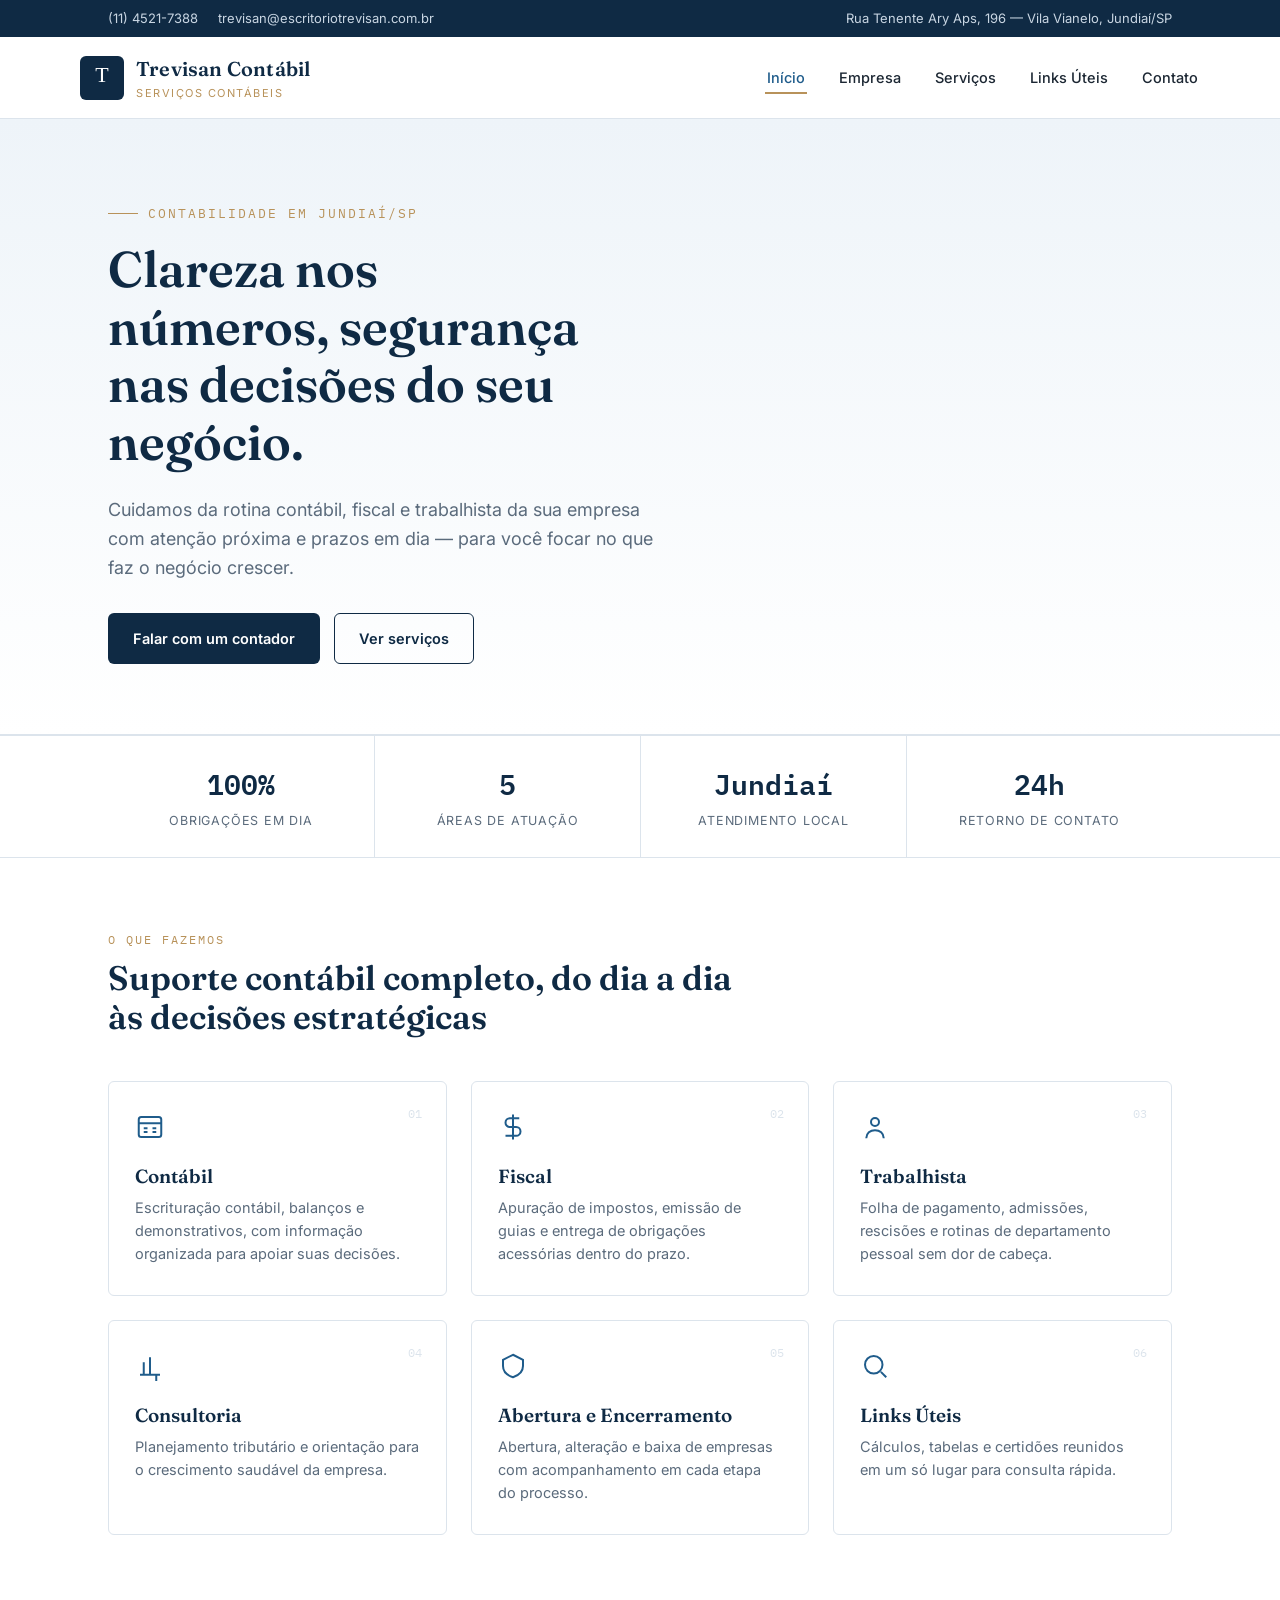
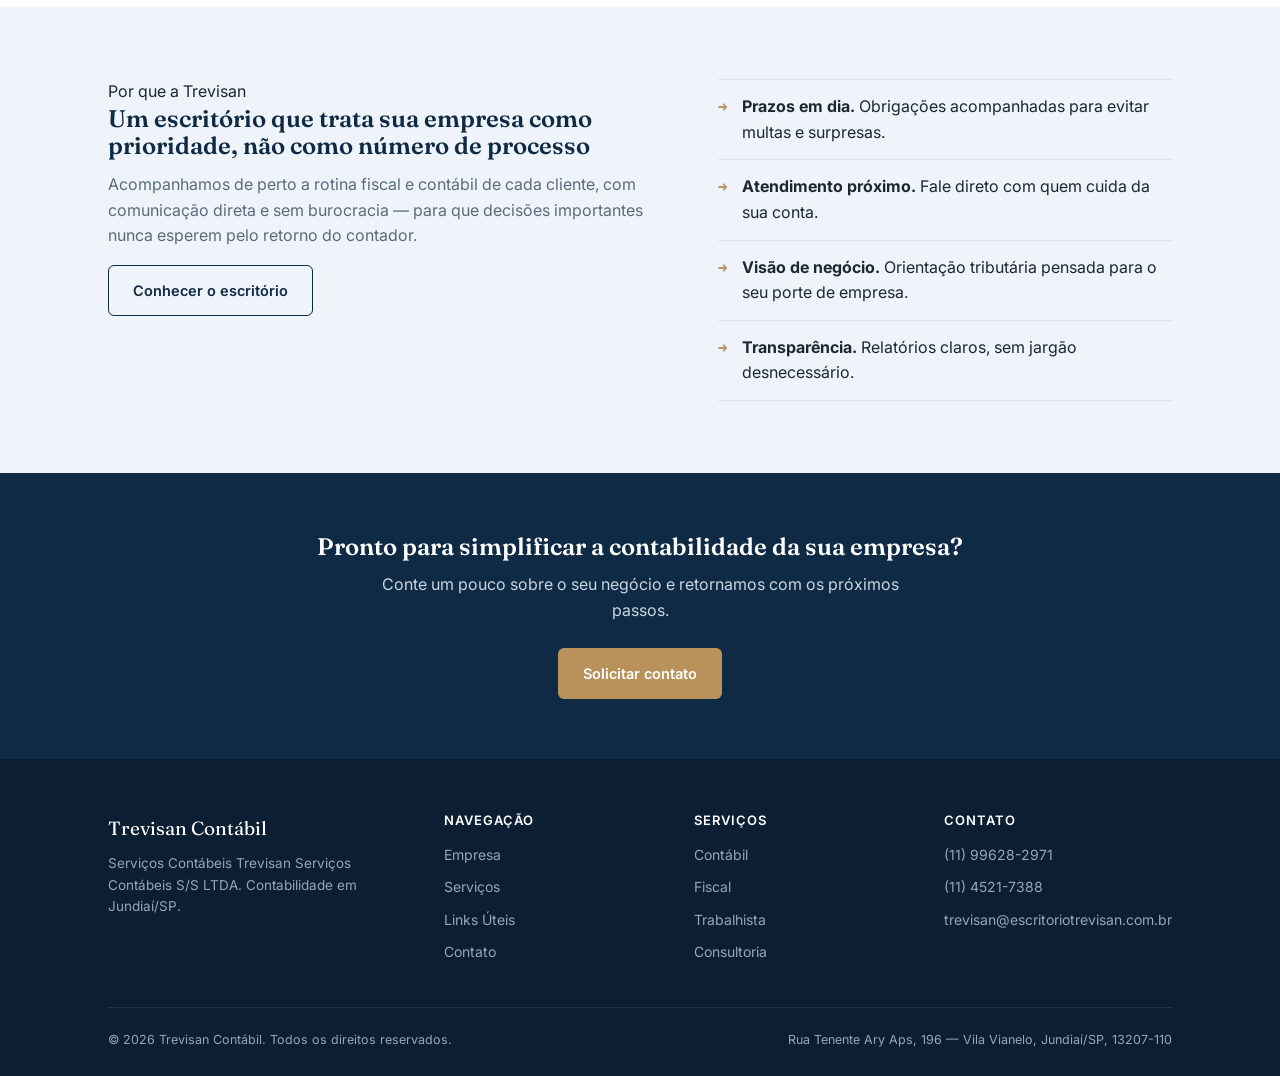
==== index.html @ 881f6b04 "Rename index (8).html to index.html" ====
<!DOCTYPE html>
<html lang="pt-BR">
<head>
<meta charset="UTF-8">
<meta name="viewport" content="width=device-width, initial-scale=1.0">
<title>Trevisan Contábil — Contabilidade em Jundiaí/SP</title>
<meta name="description" content="Escritório de contabilidade em Jundiaí/SP. Serviços contábeis, fiscais, trabalhistas e consultoria para empresas de todos os portes.">
<link rel="preconnect" href="https://fonts.googleapis.com">
<link href="https://fonts.googleapis.com/css2?family=Fraunces:wght@500;600;700&family=Inter:wght@400;500;600;700&family=IBM+Plex+Mono:wght@500;600&display=swap" rel="stylesheet">
<link rel="stylesheet" href="styles.css">
</head>
<body>

<div class="topbar">
  <div class="container">
    <div class="topbar-links">
      <a href="tel:+551145217388">(11) 4521-7388</a>
      <a href="mailto:trevisan@escritoriotrevisan.com.br">trevisan@escritoriotrevisan.com.br</a>
    </div>
    <div>Rua Tenente Ary Aps, 196 — Vila Vianelo, Jundiaí/SP</div>
  </div>
</div>

<header class="site-header">
  <div class="container nav-wrap">
    <a href="index.html" class="brand">
      <!-- Substitua este bloco pela imagem real do logo, ex: <img src="logo.png" alt="Trevisan Contábil"> -->
      <img src="data:image/svg+xml,%3Csvg xmlns='http://www.w3.org/2000/svg' width='44' height='44'%3E%3Crect width='44' height='44' rx='6' fill='%230F2A44'/%3E%3Ctext x='50%25' y='58%25' font-family='Georgia,serif' font-size='22' fill='%23fff' text-anchor='middle'%3ET%3C/text%3E%3C/svg%3E" alt="Trevisan Contábil">
      <div class="brand-text">
        <div class="name">Trevisan Contábil</div>
        <div class="tag">Serviços Contábeis</div>
      </div>
    </a>
    <button class="nav-toggle" aria-label="Abrir menu" aria-expanded="false"><span></span></button>
    <nav class="main-nav">
      <ul>
        <li><a href="index.html" class="active">Início</a></li>
        <li><a href="empresa.html">Empresa</a></li>
        <li><a href="servicos.html">Serviços</a></li>
        <li><a href="links-uteis.html">Links Úteis</a></li>
        <li><a href="contato.html">Contato</a></li>
      </ul>
    </nav>
  </div>
</header>

<section class="hero">
  <div class="container">
    <span class="eyebrow">Contabilidade em Jundiaí/SP</span>
    <h1>Clareza nos números, segurança nas decisões do seu negócio.</h1>
    <p class="lead">Cuidamos da rotina contábil, fiscal e trabalhista da sua empresa com atenção próxima e prazos em dia — para você focar no que faz o negócio crescer.</p>
    <div class="hero-actions">
      <a href="contato.html" class="btn btn-primary">Falar com um contador</a>
      <a href="servicos.html" class="btn btn-outline">Ver serviços</a>
    </div>
  </div>
</section>

<div class="ledger-strip">
  <div class="container">
    <div class="ledger-item">
      <div class="num mono">100%</div>
      <div class="label">Obrigações em dia</div>
    </div>
    <div class="ledger-item">
      <div class="num mono">5</div>
      <div class="label">Áreas de atuação</div>
    </div>
    <div class="ledger-item">
      <div class="num mono">Jundiaí</div>
      <div class="label">Atendimento local</div>
    </div>
    <div class="ledger-item">
      <div class="num mono">24h</div>
      <div class="label">Retorno de contato</div>
    </div>
  </div>
</div>

<section>
  <div class="container">
    <div class="section-head">
      <span class="eyebrow">O que fazemos</span>
      <h2>Suporte contábil completo, do dia a dia às decisões estratégicas</h2>
    </div>
    <div class="grid grid-3">
      <div class="card">
        <span class="num-tag mono">01</span>
        <div class="icon">
          <svg width="30" height="30" viewBox="0 0 24 24" fill="none" stroke="currentColor" stroke-width="1.6"><rect x="3" y="4" width="18" height="16" rx="2"/><path d="M3 9h18"/><path d="M7 13h3M7 16h3M14 13h3M14 16h3"/></svg>
        </div>
        <h3>Contábil</h3>
        <p>Escrituração contábil, balanços e demonstrativos, com informação organizada para apoiar suas decisões.</p>
      </div>
      <div class="card">
        <span class="num-tag mono">02</span>
        <div class="icon">
          <svg width="30" height="30" viewBox="0 0 24 24" fill="none" stroke="currentColor" stroke-width="1.6"><path d="M12 2v20M17 5H9.5a3.5 3.5 0 0 0 0 7h5a3.5 3.5 0 0 1 0 7H6"/></svg>
        </div>
        <h3>Fiscal</h3>
        <p>Apuração de impostos, emissão de guias e entrega de obrigações acessórias dentro do prazo.</p>
      </div>
      <div class="card">
        <span class="num-tag mono">03</span>
        <div class="icon">
          <svg width="30" height="30" viewBox="0 0 24 24" fill="none" stroke="currentColor" stroke-width="1.6"><circle cx="12" cy="8" r="3.2"/><path d="M5 21c0-4 3.2-6.5 7-6.5S19 17 19 21"/></svg>
        </div>
        <h3>Trabalhista</h3>
        <p>Folha de pagamento, admissões, rescisões e rotinas de departamento pessoal sem dor de cabeça.</p>
      </div>
      <div class="card">
        <span class="num-tag mono">04</span>
        <div class="icon">
          <svg width="30" height="30" viewBox="0 0 24 24" fill="none" stroke="currentColor" stroke-width="1.6"><path d="M4 19h16"/><path d="M7 19V9M12 19V5M17 19v7"/></svg>
        </div>
        <h3>Consultoria</h3>
        <p>Planejamento tributário e orientação para o crescimento saudável da empresa.</p>
      </div>
      <div class="card">
        <span class="num-tag mono">05</span>
        <div class="icon">
          <svg width="30" height="30" viewBox="0 0 24 24" fill="none" stroke="currentColor" stroke-width="1.6"><path d="M12 3l8 4v5c0 5-3.5 7.5-8 9-4.5-1.5-8-4-8-9V7z"/></svg>
        </div>
        <h3>Abertura e Encerramento</h3>
        <p>Abertura, alteração e baixa de empresas com acompanhamento em cada etapa do processo.</p>
      </div>
      <div class="card">
        <span class="num-tag mono">06</span>
        <div class="icon">
          <svg width="30" height="30" viewBox="0 0 24 24" fill="none" stroke="currentColor" stroke-width="1.6"><circle cx="11" cy="11" r="7"/><path d="M21 21l-4.3-4.3"/></svg>
        </div>
        <h3>Links Úteis</h3>
        <p>Cálculos, tabelas e certidões reunidos em um só lugar para consulta rápida.</p>
      </div>
    </div>
  </div>
</section>

<section class="section-alt">
  <div class="container split">
    <div>
      <span class="eyebrow">Por que a Trevisan</span>
      <h2>Um escritório que trata sua empresa como prioridade, não como número de processo</h2>
      <p>Acompanhamos de perto a rotina fiscal e contábil de cada cliente, com comunicação direta e sem burocracia — para que decisões importantes nunca esperem pelo retorno do contador.</p>
      <a href="empresa.html" class="btn btn-outline">Conhecer o escritório</a>
    </div>
    <ul class="value-list">
      <li><span class="mark mono">→</span><div><strong>Prazos em dia.</strong> Obrigações acompanhadas para evitar multas e surpresas.</div></li>
      <li><span class="mark mono">→</span><div><strong>Atendimento próximo.</strong> Fale direto com quem cuida da sua conta.</div></li>
      <li><span class="mark mono">→</span><div><strong>Visão de negócio.</strong> Orientação tributária pensada para o seu porte de empresa.</div></li>
      <li><span class="mark mono">→</span><div><strong>Transparência.</strong> Relatórios claros, sem jargão desnecessário.</div></li>
    </ul>
  </div>
</section>

<div class="cta-band">
  <div class="container">
    <h2>Pronto para simplificar a contabilidade da sua empresa?</h2>
    <p>Conte um pouco sobre o seu negócio e retornamos com os próximos passos.</p>
    <div class="hero-actions" style="justify-content:center; margin-top:24px;">
      <a href="contato.html" class="btn btn-primary" style="background:var(--brass);">Solicitar contato</a>
    </div>
  </div>
</div>

<footer class="site-footer">
  <div class="container">
    <div class="footer-grid">
      <div class="footer-brand">
        <div class="name">Trevisan Contábil</div>
        <p>Serviços Contábeis Trevisan Serviços Contábeis S/S LTDA. Contabilidade em Jundiaí/SP.</p>
      </div>
      <div>
        <h4>Navegação</h4>
        <ul>
          <li><a href="empresa.html">Empresa</a></li>
          <li><a href="servicos.html">Serviços</a></li>
          <li><a href="links-uteis.html">Links Úteis</a></li>
          <li><a href="contato.html">Contato</a></li>
        </ul>
      </div>
      <div>
        <h4>Serviços</h4>
        <ul>
          <li><a href="servicos.html#contabil">Contábil</a></li>
          <li><a href="servicos.html#fiscal">Fiscal</a></li>
          <li><a href="servicos.html#trabalhista">Trabalhista</a></li>
          <li><a href="servicos.html#consultoria">Consultoria</a></li>
        </ul>
      </div>
      <div>
        <h4>Contato</h4>
        <ul>
          <li><a href="tel:+5511996282971">(11) 99628-2971</a></li>
          <li><a href="tel:+551145217388">(11) 4521-7388</a></li>
          <li><a href="mailto:trevisan@escritoriotrevisan.com.br">trevisan@escritoriotrevisan.com.br</a></li>
        </ul>
      </div>
    </div>
    <div class="footer-bottom">
      <div>&copy; 2026 Trevisan Contábil. Todos os direitos reservados.</div>
      <div>Rua Tenente Ary Aps, 196 — Vila Vianelo, Jundiaí/SP, 13207-110</div>
    </div>
  </div>
</footer>

<script src="main.js"></script>
</body>
</html>
---- styles.css ----
/* ===================================================================
   Trevisan Contábil — folha de estilos
   Paleta: azul-marinho profundo + branco, com um traço de latão
   (nod discreto ao "livro-razão" — linhas finas, números tabulares)
   =================================================================== */

:root{
  --navy: #0F2A44;
  --navy-2: #16385A;
  --blue: #1F5C8B;
  --blue-light: #4A8FBF;
  --sky: #EEF4F9;
  --white: #FFFFFF;
  --ink: #1C2733;
  --ink-light: #5B6B7C;
  --brass: #B8925A;
  --border: #DCE4EC;
  --radius: 6px;
  --max: 1120px;

  --font-display: "Fraunces", Georgia, serif;
  --font-body: "Inter", -apple-system, BlinkMacSystemFont, "Segoe UI", sans-serif;
  --font-mono: "IBM Plex Mono", "Courier New", monospace;
}

*{ box-sizing: border-box; }
html{ scroll-behavior: smooth; }
body{
  margin:0;
  font-family: var(--font-body);
  color: var(--ink);
  background: var(--white);
  line-height: 1.6;
  -webkit-font-smoothing: antialiased;
}
img{ max-width:100%; display:block; }
a{ color: inherit; text-decoration:none; }
ul{ margin:0; padding:0; list-style:none; }
h1,h2,h3,h4{
  font-family: var(--font-display);
  color: var(--navy);
  line-height:1.15;
  margin:0 0 .5em;
  font-weight: 600;
}
p{ margin:0 0 1em; color: var(--ink-light); }
.container{
  max-width: var(--max);
  margin: 0 auto;
  padding: 0 28px;
}
.mono{ font-family: var(--font-mono); }

/* focus visibility */
a:focus-visible, button:focus-visible, input:focus-visible, textarea:focus-visible{
  outline: 2px solid var(--brass);
  outline-offset: 3px;
}

/* ---------- topbar ---------- */
.topbar{
  background: var(--navy);
  color: #C9D6E3;
  font-size: 13px;
}
.topbar .container{
  display:flex;
  justify-content:space-between;
  align-items:center;
  padding-top:8px;
  padding-bottom:8px;
  flex-wrap: wrap;
  gap:6px;
}
.topbar a{ color:#C9D6E3; }
.topbar a:hover{ color: var(--white); }
.topbar-links{ display:flex; gap:20px; flex-wrap:wrap; }

/* ---------- header / nav ---------- */
header.site-header{
  border-bottom: 1px solid var(--border);
  position: sticky;
  top:0;
  background: var(--white);
  z-index: 50;
}
.nav-wrap{
  display:flex;
  align-items:center;
  justify-content:space-between;
  padding: 16px 0;
}
.brand{
  display:flex;
  align-items:center;
  gap:12px;
}
.brand img{ height:44px; width:auto; }
.brand-text .name{
  font-family: var(--font-display);
  font-size: 20px;
  font-weight:600;
  color: var(--navy);
  letter-spacing: .2px;
}
.brand-text .tag{
  font-size: 11px;
  letter-spacing: 1.5px;
  text-transform: uppercase;
  color: var(--brass);
}
nav.main-nav ul{
  display:flex;
  gap: 30px;
}
nav.main-nav a{
  font-size: 14.5px;
  font-weight: 500;
  color: var(--ink);
  padding: 6px 2px;
  border-bottom: 2px solid transparent;
  transition: border-color .15s ease, color .15s ease;
}
nav.main-nav a:hover,
nav.main-nav a.active{
  color: var(--blue);
  border-bottom-color: var(--brass);
}
.nav-toggle{
  display:none;
  background:none;
  border: 1px solid var(--border);
  border-radius: var(--radius);
  padding: 8px 10px;
  cursor:pointer;
}
.nav-toggle span, .nav-toggle span::before, .nav-toggle span::after{
  display:block;
  width:20px; height:2px;
  background: var(--navy);
  position:relative;
  transition: transform .2s ease;
}
.nav-toggle span::before, .nav-toggle span::after{
  content:"";
  position:absolute;
  left:0;
}
.nav-toggle span::before{ top:-6px; }
.nav-toggle span::after{ top:6px; }

@media (max-width: 860px){
  nav.main-nav{
    display:none;
    position:absolute;
    top:100%;
    left:0; right:0;
    background: var(--white);
    border-bottom: 1px solid var(--border);
    box-shadow: 0 8px 20px rgba(15,42,68,.08);
  }
  nav.main-nav.open{ display:block; }
  nav.main-nav ul{
    flex-direction:column;
    padding: 10px 28px 20px;
    gap: 4px;
  }
  nav.main-nav a{
    display:block;
    padding: 12px 0;
    border-bottom: 1px solid var(--border);
  }
  .nav-toggle{ display:block; }
  .topbar-links{ display:none; }
}

/* ---------- hero ---------- */
.hero{
  background: linear-gradient(180deg, var(--sky) 0%, var(--white) 100%);
  padding: 84px 0 70px;
  border-bottom: 1px solid var(--border);
}
.hero .eyebrow{
  font-family: var(--font-mono);
  font-size: 12.5px;
  letter-spacing: 2px;
  text-transform: uppercase;
  color: var(--brass);
  display:flex;
  align-items:center;
  gap: 10px;
  margin-bottom: 18px;
}
.hero .eyebrow::before{
  content:"";
  width: 30px; height:1px;
  background: var(--brass);
}
.hero h1{
  font-size: clamp(32px, 4.2vw, 50px);
  max-width: 15ch;
}
.hero .lead{
  font-size: 18px;
  max-width: 52ch;
  margin-bottom: 30px;
}
.hero-actions{ display:flex; gap:14px; flex-wrap:wrap; }

.btn{
  display:inline-flex;
  align-items:center;
  gap:8px;
  padding: 13px 24px;
  border-radius: var(--radius);
  font-weight:600;
  font-size: 14.5px;
  border: 1px solid transparent;
  cursor:pointer;
  transition: transform .15s ease, box-shadow .15s ease, background .15s ease;
}
.btn-primary{
  background: var(--navy);
  color: var(--white);
}
.btn-primary:hover{ background: var(--blue); }
.btn-outline{
  background: transparent;
  border-color: var(--navy);
  color: var(--navy);
}
.btn-outline:hover{ background: var(--navy); color:var(--white); }

/* ---------- ledger stats strip ---------- */
.ledger-strip{
  border-top: 1px solid var(--border);
  border-bottom: 1px solid var(--border);
  background: var(--white);
}
.ledger-strip .container{
  display:grid;
  grid-template-columns: repeat(4, 1fr);
  gap: 0;
}
.ledger-item{
  padding: 26px 20px;
  text-align:center;
  border-left: 1px solid var(--border);
}
.ledger-item:first-child{ border-left:none; }
.ledger-item .num{
  font-family: var(--font-mono);
  font-size: 28px;
  color: var(--navy);
  font-weight:600;
}
.ledger-item .label{
  font-size: 12.5px;
  color: var(--ink-light);
  text-transform: uppercase;
  letter-spacing: .8px;
  margin-top:4px;
}
@media (max-width: 700px){
  .ledger-strip .container{ grid-template-columns: repeat(2,1fr); }
  .ledger-item{ border-left:none; border-top:1px solid var(--border); }
  .ledger-item:nth-child(odd){ border-left:none; }
}

/* ---------- sections ---------- */
section{ padding: 72px 0; }
.section-head{ max-width: 640px; margin-bottom: 44px; }
.section-head .eyebrow{
  font-family: var(--font-mono);
  font-size: 12px;
  letter-spacing: 2px;
  text-transform: uppercase;
  color: var(--brass);
  margin-bottom: 10px;
  display:block;
}
.section-head h2{ font-size: clamp(26px, 3vw, 34px); }
.section-alt{ background: var(--sky); }

/* card grid */
.grid{ display:grid; gap: 24px; }
.grid-3{ grid-template-columns: repeat(3, 1fr); }
.grid-2{ grid-template-columns: repeat(2, 1fr); }
@media (max-width: 860px){
  .grid-3, .grid-2{ grid-template-columns: 1fr; }
}

.card{
  background: var(--white);
  border: 1px solid var(--border);
  border-radius: var(--radius);
  padding: 30px 26px;
  position:relative;
  transition: box-shadow .15s ease, transform .15s ease;
}
.card:hover{ box-shadow: 0 12px 28px rgba(15,42,68,.08); transform: translateY(-2px); }
.card .icon{ margin-bottom: 16px; color: var(--blue); }
.card h3{ font-size: 19px; margin-bottom:8px; }
.card p{ font-size: 14.5px; margin-bottom: 0; }
.card .num-tag{
  position:absolute;
  top:22px; right:24px;
  font-family: var(--font-mono);
  font-size: 12px;
  color: var(--border);
}

/* about / two column */
.split{
  display:grid;
  grid-template-columns: 1.1fr .9fr;
  gap: 56px;
  align-items:start;
}
@media (max-width: 860px){ .split{ grid-template-columns: 1fr; } }

.value-list li{
  padding: 14px 0;
  border-top: 1px solid var(--border);
  display:flex;
  gap: 14px;
}
.value-list li:last-child{ border-bottom: 1px solid var(--border); }
.value-list .mark{
  font-family: var(--font-mono);
  color: var(--brass);
  font-weight:600;
}

/* useful links */
.link-table{
  border: 1px solid var(--border);
  border-radius: var(--radius);
  overflow: hidden;
}
.link-row{
  display:flex;
  justify-content:space-between;
  align-items:center;
  padding: 18px 22px;
  border-top: 1px solid var(--border);
  background: var(--white);
  transition: background .15s ease;
}
.link-row:first-child{ border-top:none; }
.link-row:hover{ background: var(--sky); }
.link-row .l-title{ font-weight:600; color: var(--navy); font-size:15px; }
.link-row .l-desc{ font-size: 13px; color: var(--ink-light); margin-top:2px; }
.link-row .arrow{ font-family: var(--font-mono); color: var(--brass); font-size:18px; }

/* contact */
.contact-card{
  background: var(--navy);
  color: #C9D6E3;
  border-radius: var(--radius);
  padding: 34px 30px;
}
.contact-card h3{ color: var(--white); }
.contact-card .row{
  display:flex;
  gap:12px;
  padding: 12px 0;
  border-top: 1px solid rgba(255,255,255,.12);
  font-size: 14.5px;
}
.contact-card .row:first-of-type{ border-top:none; }
.contact-card a{ color:#C9D6E3; }
.contact-card a:hover{ color: var(--white); }
.contact-card .k{ font-family: var(--font-mono); color: var(--brass); min-width: 20px; }

form.contact-form{
  display:grid;
  gap: 16px;
}
.contact-form label{
  font-size: 13px;
  font-weight:600;
  color: var(--navy);
  display:block;
  margin-bottom: 6px;
}
.contact-form input,
.contact-form select,
.contact-form textarea{
  width:100%;
  padding: 12px 14px;
  border:1px solid var(--border);
  border-radius: var(--radius);
  font-family: var(--font-body);
  font-size: 14.5px;
  color: var(--ink);
  background: var(--white);
}
.contact-form textarea{ min-height: 120px; resize:vertical; }
.form-row-2{ display:grid; grid-template-columns:1fr 1fr; gap:16px; }
@media (max-width:600px){ .form-row-2{ grid-template-columns:1fr; } }

/* CTA band */
.cta-band{
  background: var(--navy);
  color: var(--white);
  text-align:center;
  padding: 60px 0;
}
.cta-band h2{ color: var(--white); }
.cta-band p{ color:#C9D6E3; max-width:52ch; margin-left:auto; margin-right:auto; }

/* footer */
footer.site-footer{
  background: #0B1E32;
  color: #94A7B9;
  padding: 54px 0 26px;
  font-size: 14px;
}
.footer-grid{
  display:grid;
  grid-template-columns: 1.4fr 1fr 1fr 1fr;
  gap: 36px;
  padding-bottom: 34px;
  border-bottom: 1px solid rgba(255,255,255,.08);
}
@media (max-width: 780px){ .footer-grid{ grid-template-columns: 1fr 1fr; } }
.footer-grid h4{
  color: var(--white);
  font-family: var(--font-body);
  font-size: 13px;
  letter-spacing: 1px;
  text-transform: uppercase;
  margin-bottom: 16px;
}
.footer-grid li{ margin-bottom:10px; }
.footer-grid a:hover{ color: var(--white); }
.footer-brand .name{ color:var(--white); font-family: var(--font-display); font-size:19px; }
.footer-brand p{ color:#94A7B9; font-size:13.5px; margin-top:10px; }
.footer-bottom{
  display:flex;
  justify-content:space-between;
  padding-top: 22px;
  flex-wrap:wrap;
  gap: 10px;
  font-size: 12.5px;
}

/* breadcrumb / page header for inner pages */
.page-head{
  background: var(--sky);
  border-bottom: 1px solid var(--border);
  padding: 50px 0 42px;
}
.page-head .eyebrow{
  font-family: var(--font-mono);
  font-size: 12px;
  letter-spacing: 2px;
  text-transform: uppercase;
  color: var(--brass);
  margin-bottom: 10px;
  display:block;
}
.page-head h1{ font-size: clamp(28px,4vw,40px); }
.page-head p{ max-width: 60ch; }

/* reduced motion */
@media (prefers-reduced-motion: reduce){
  html{ scroll-behavior:auto; }
  *{ transition:none !important; animation:none !important; }
}
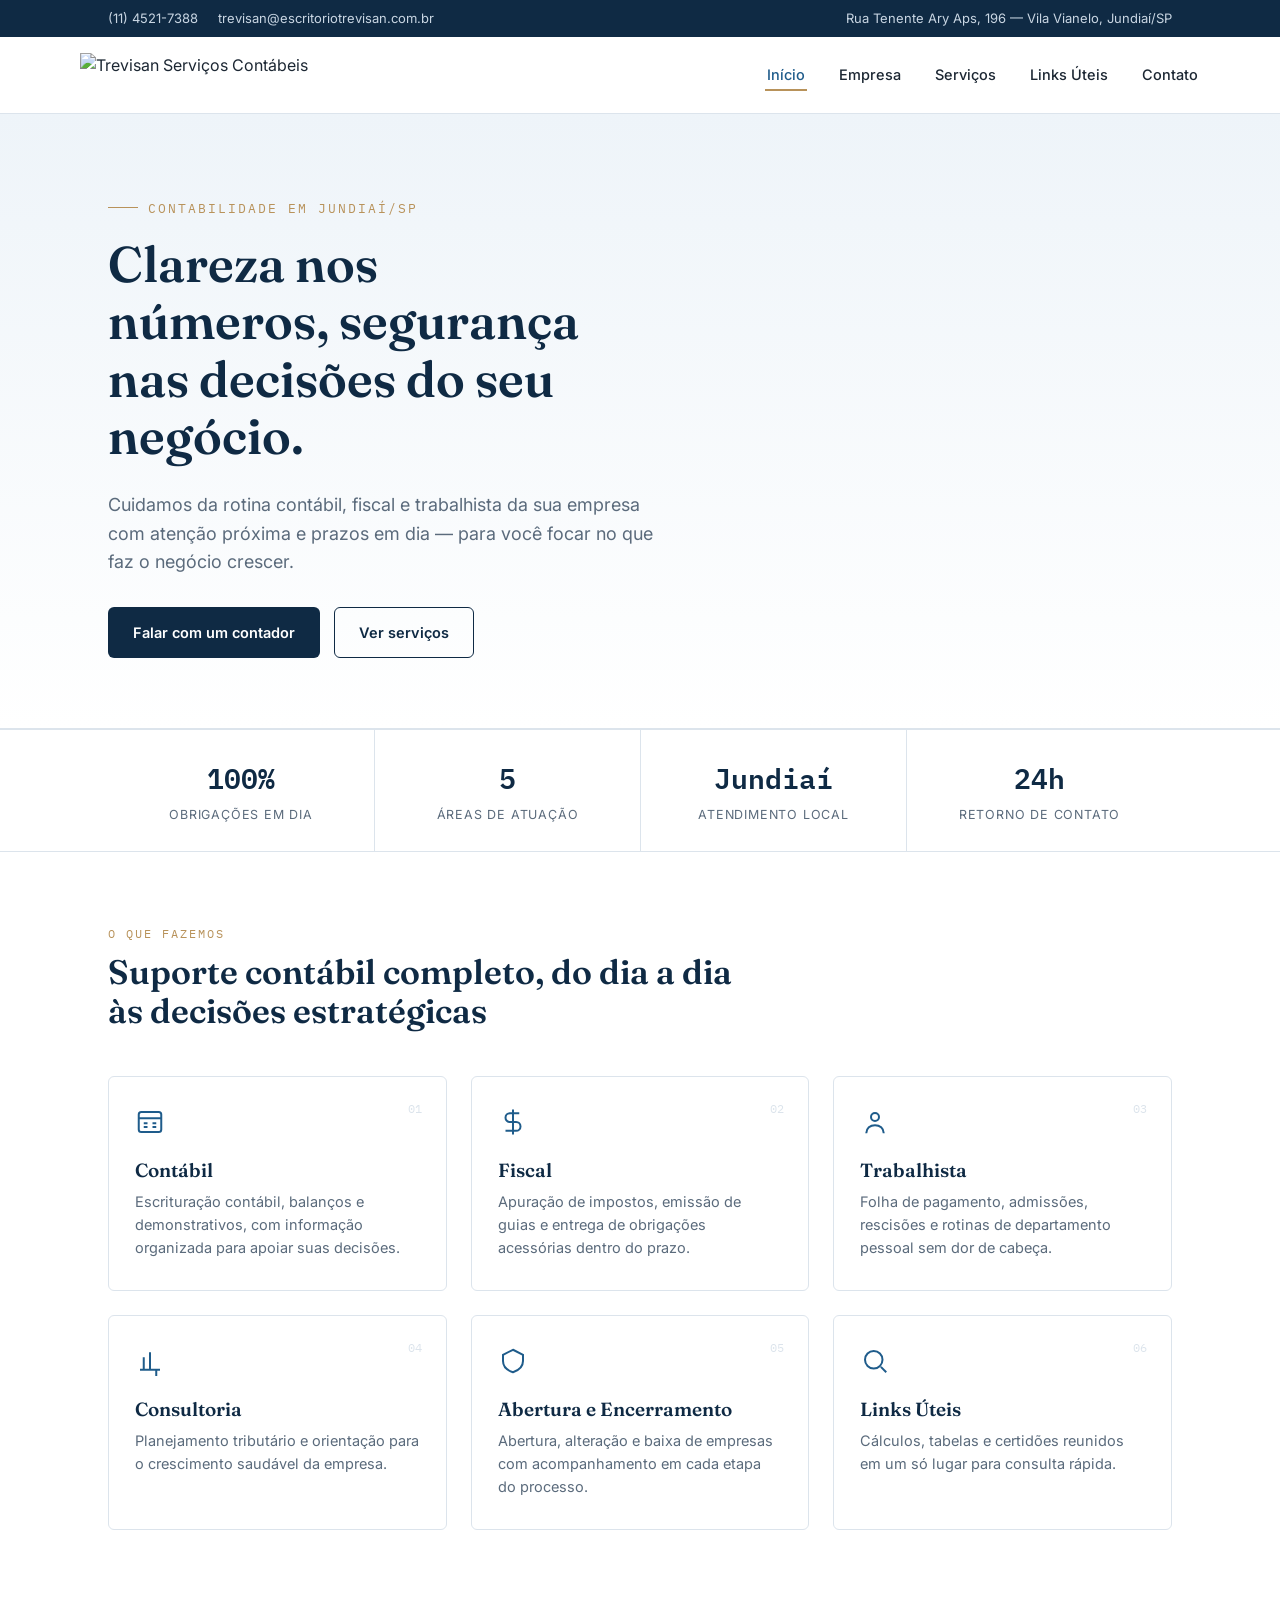
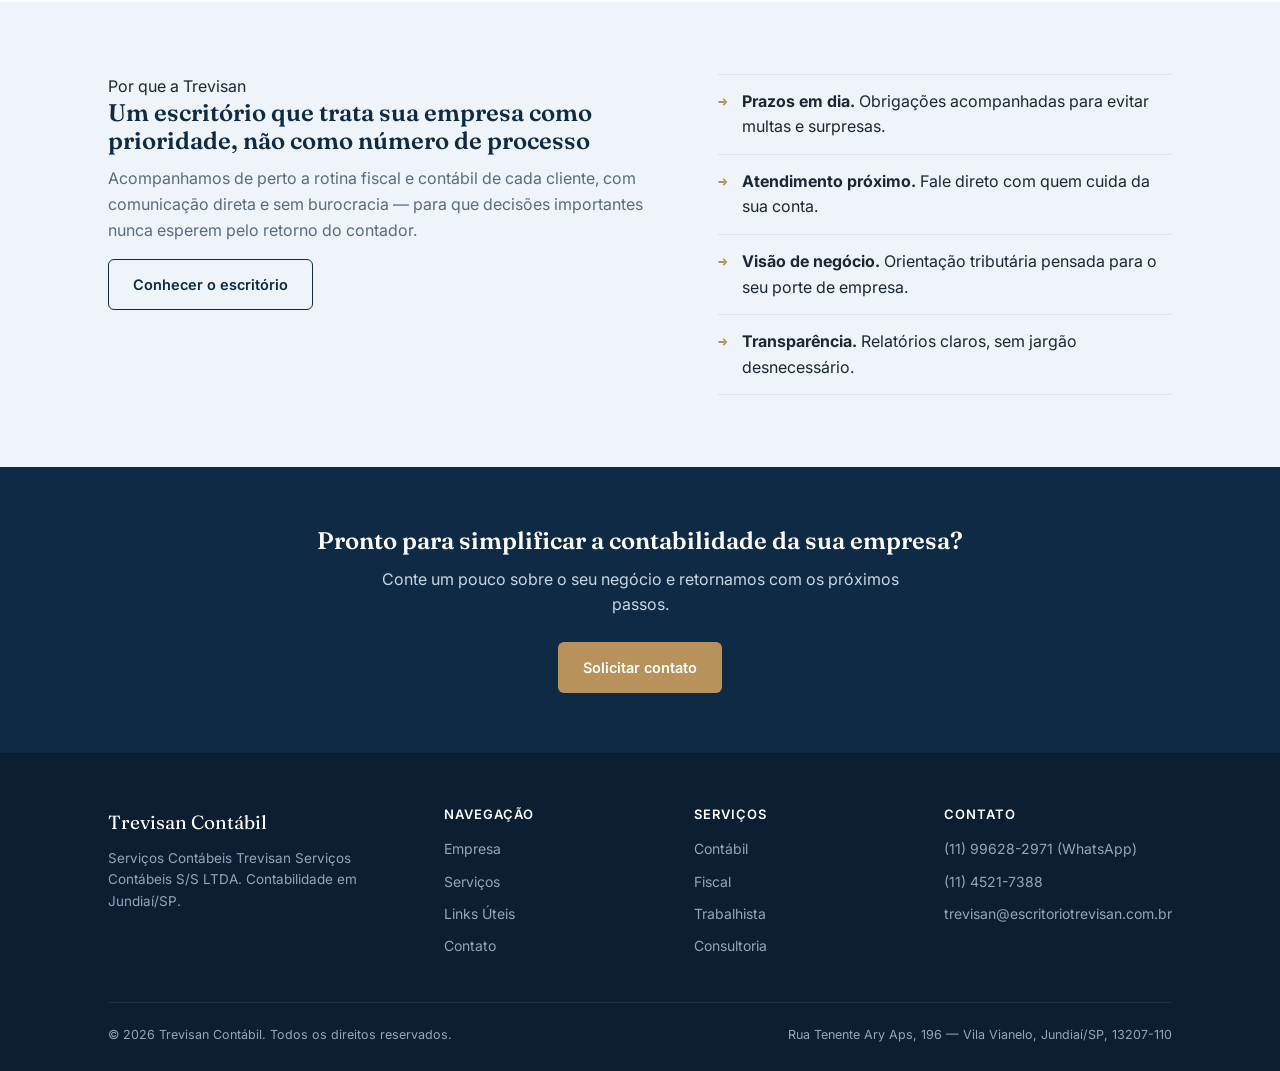
==== commit 4241dff4: "Change logo image and update contact method Updated logo image source and modified contact link to W" ====
--- a/index.html
+++ b/index.html
@@ -24,12 +24,7 @@
 <header class="site-header">
   <div class="container nav-wrap">
     <a href="index.html" class="brand">
-      <!-- Substitua este bloco pela imagem real do logo, ex: <img src="logo.png" alt="Trevisan Contábil"> -->
-      <img src="data:image/svg+xml,%3Csvg xmlns='http://www.w3.org/2000/svg' width='44' height='44'%3E%3Crect width='44' height='44' rx='6' fill='%230F2A44'/%3E%3Ctext x='50%25' y='58%25' font-family='Georgia,serif' font-size='22' fill='%23fff' text-anchor='middle'%3ET%3C/text%3E%3C/svg%3E" alt="Trevisan Contábil">
-      <div class="brand-text">
-        <div class="name">Trevisan Contábil</div>
-        <div class="tag">Serviços Contábeis</div>
-      </div>
+      <img src="images/logo-trevisan.png" alt="Trevisan Serviços Contábeis" class="logo-img">
     </a>
     <button class="nav-toggle" aria-label="Abrir menu" aria-expanded="false"><span></span></button>
     <nav class="main-nav">
@@ -191,7 +186,7 @@
       <div>
         <h4>Contato</h4>
         <ul>
-          <li><a href="tel:+5511996282971">(11) 99628-2971</a></li>
+          <li><a href="https://wa.me/5511996282971?text=Ol%C3%A1%2C%20vim%20pelo%20site%20e%20gostaria%20de%20falar%20com%20a%20Trevisan%20Cont%C3%A1bil." target="_blank" rel="noopener">(11) 99628-2971 (WhatsApp)</a></li>
           <li><a href="tel:+551145217388">(11) 4521-7388</a></li>
           <li><a href="mailto:trevisan@escritoriotrevisan.com.br">trevisan@escritoriotrevisan.com.br</a></li>
         </ul>
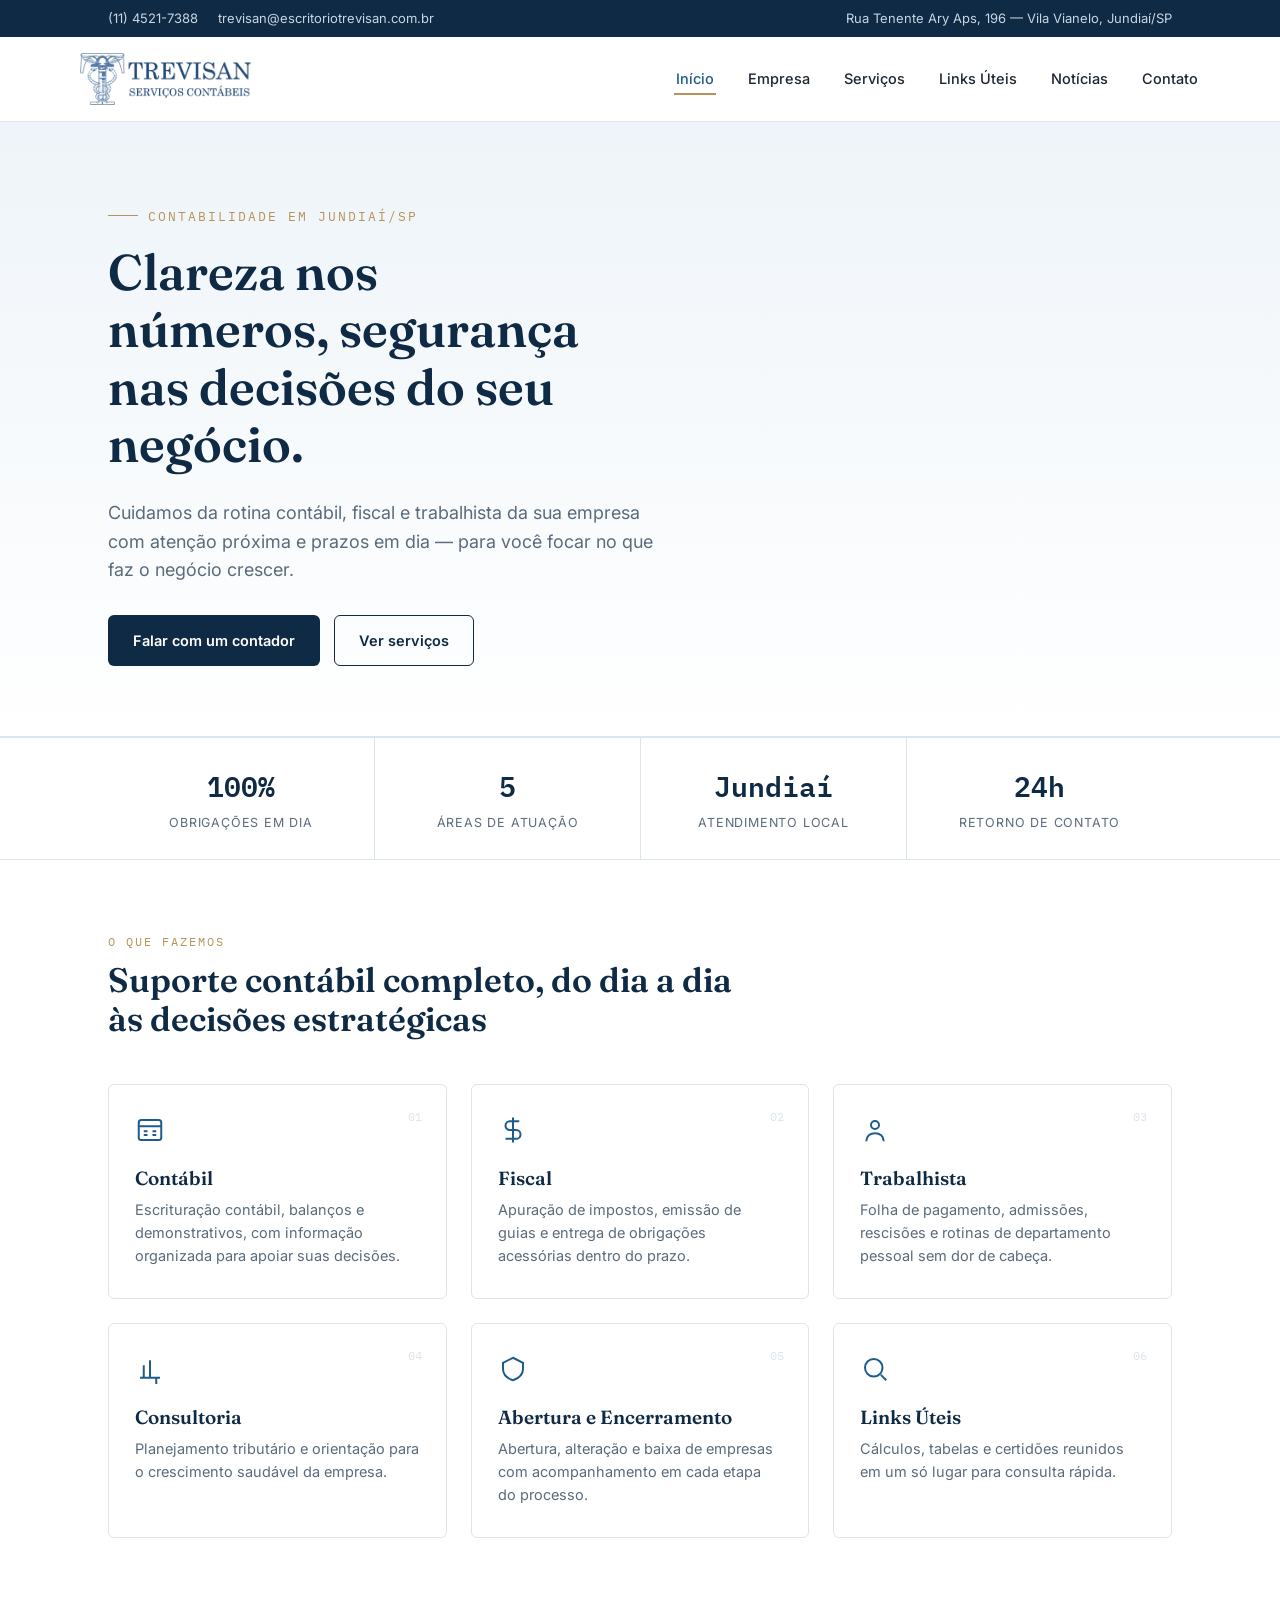
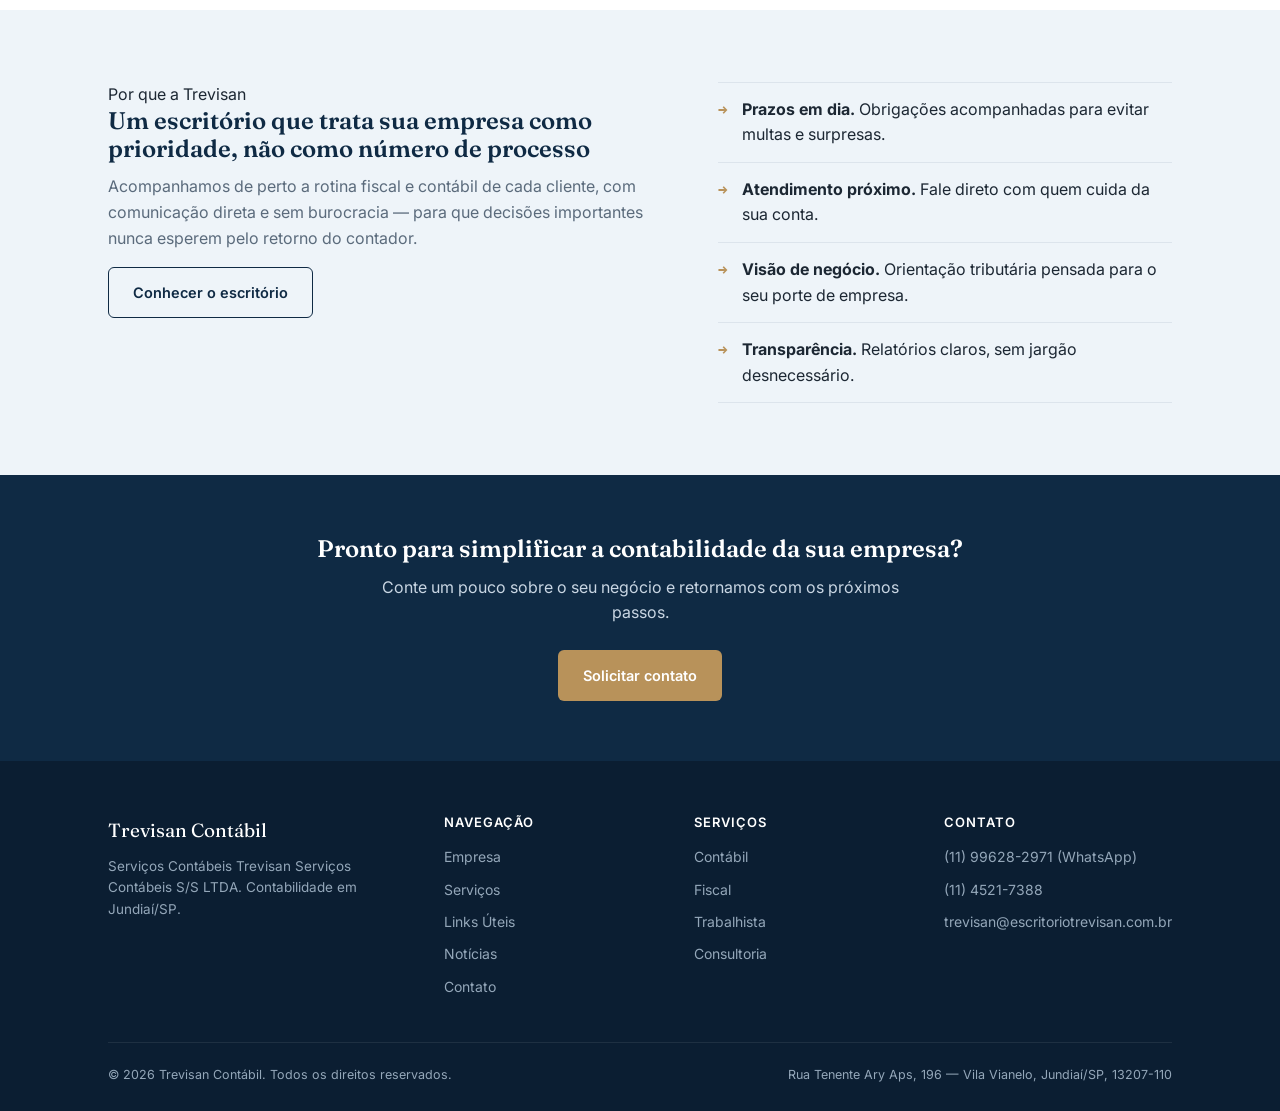
==== commit a7fc57b0: "Add 'Notícias' link to navigation Added a new link to 'Notícias' in the navigation menu." ====
--- a/index.html
+++ b/index.html
@@ -33,6 +33,7 @@
         <li><a href="empresa.html">Empresa</a></li>
         <li><a href="servicos.html">Serviços</a></li>
         <li><a href="links-uteis.html">Links Úteis</a></li>
+        <li><a href="noticias.html">Notícias</a></li>
         <li><a href="contato.html">Contato</a></li>
       </ul>
     </nav>
@@ -171,6 +172,7 @@
           <li><a href="empresa.html">Empresa</a></li>
           <li><a href="servicos.html">Serviços</a></li>
           <li><a href="links-uteis.html">Links Úteis</a></li>
+          <li><a href="noticias.html">Notícias</a></li>
           <li><a href="contato.html">Contato</a></li>
         </ul>
       </div>
--- a/styles.css
+++ b/styles.css
@@ -95,7 +95,10 @@
   align-items:center;
   gap:12px;
 }
-.brand img{ height:44px; width:auto; }
+.brand .logo-img{
+  height: 52px;
+  width: auto;
+}
 .brand-text .name{
   font-family: var(--font-display);
   font-size: 20px;
@@ -150,6 +153,7 @@
 .nav-toggle span::after{ top:6px; }
 
 @media (max-width: 860px){
+  .brand .logo-img{ height: 40px; }
   nav.main-nav{
     display:none;
     position:absolute;
